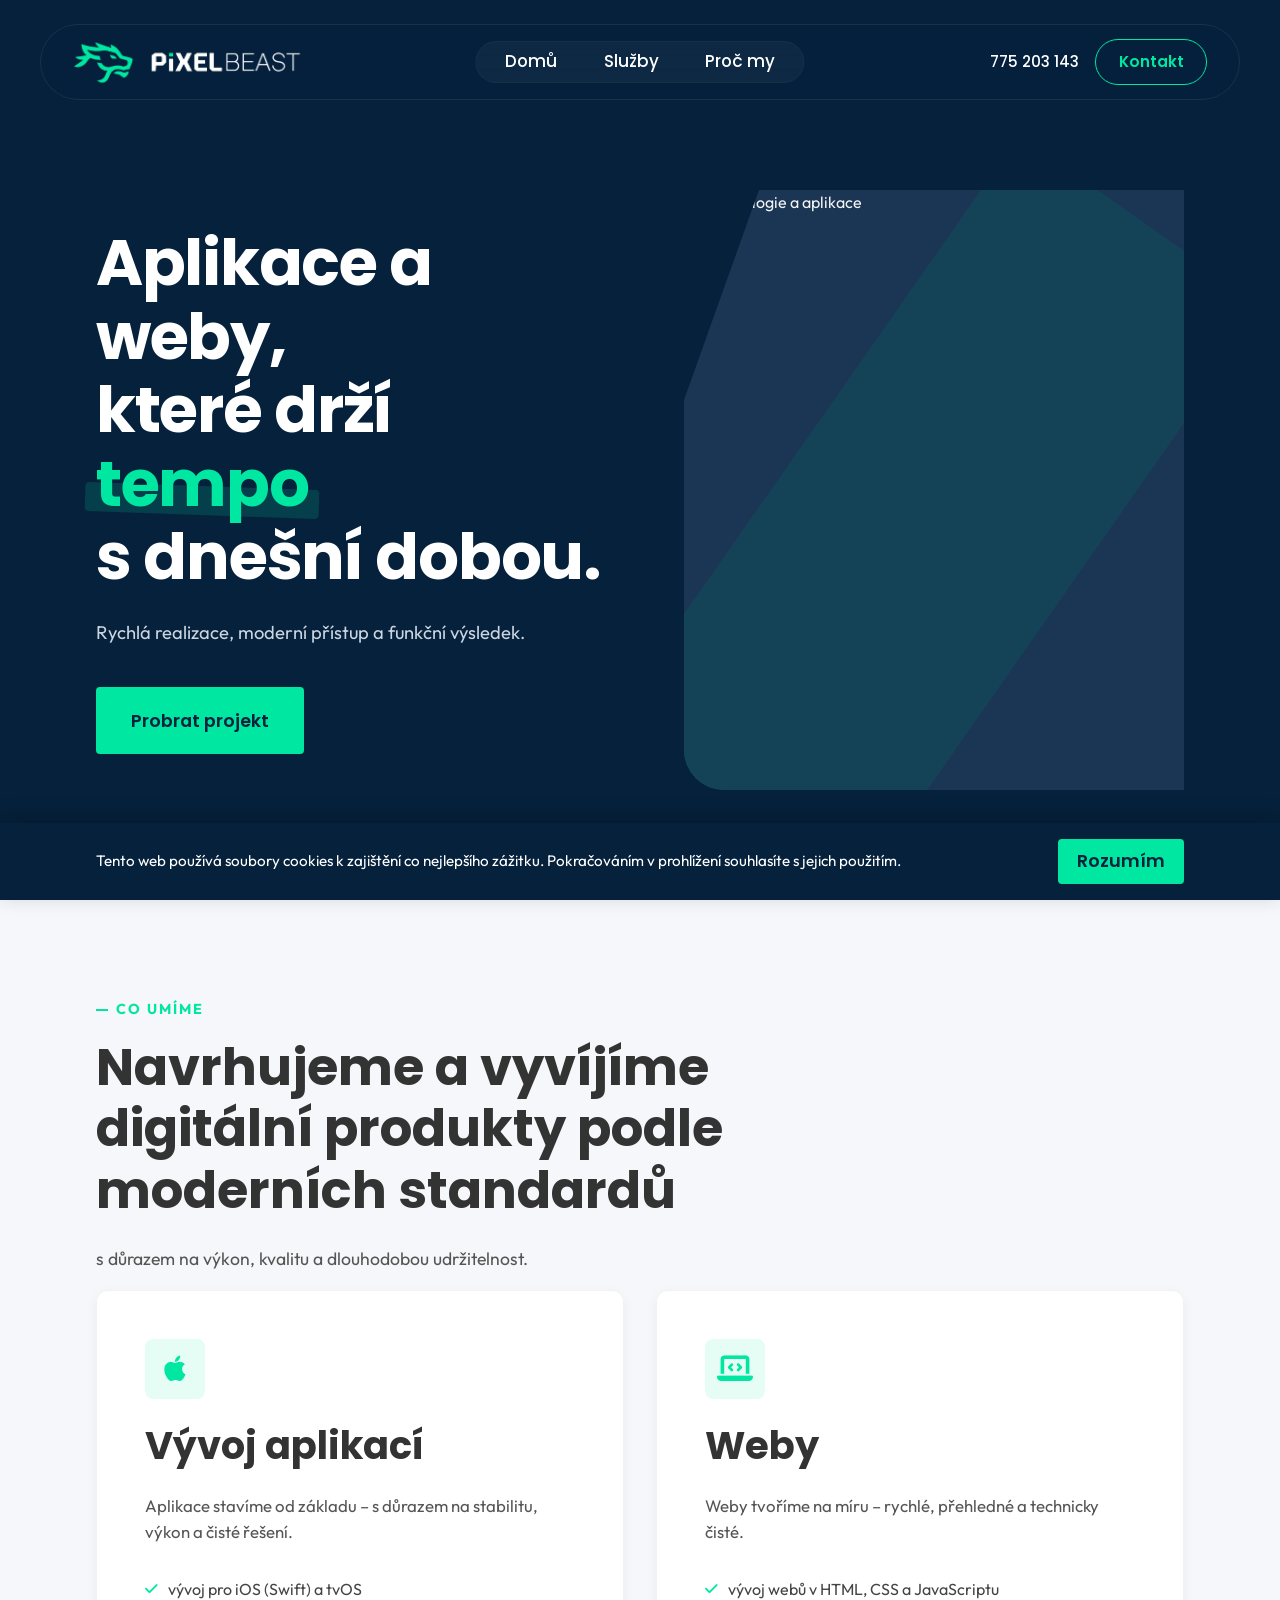
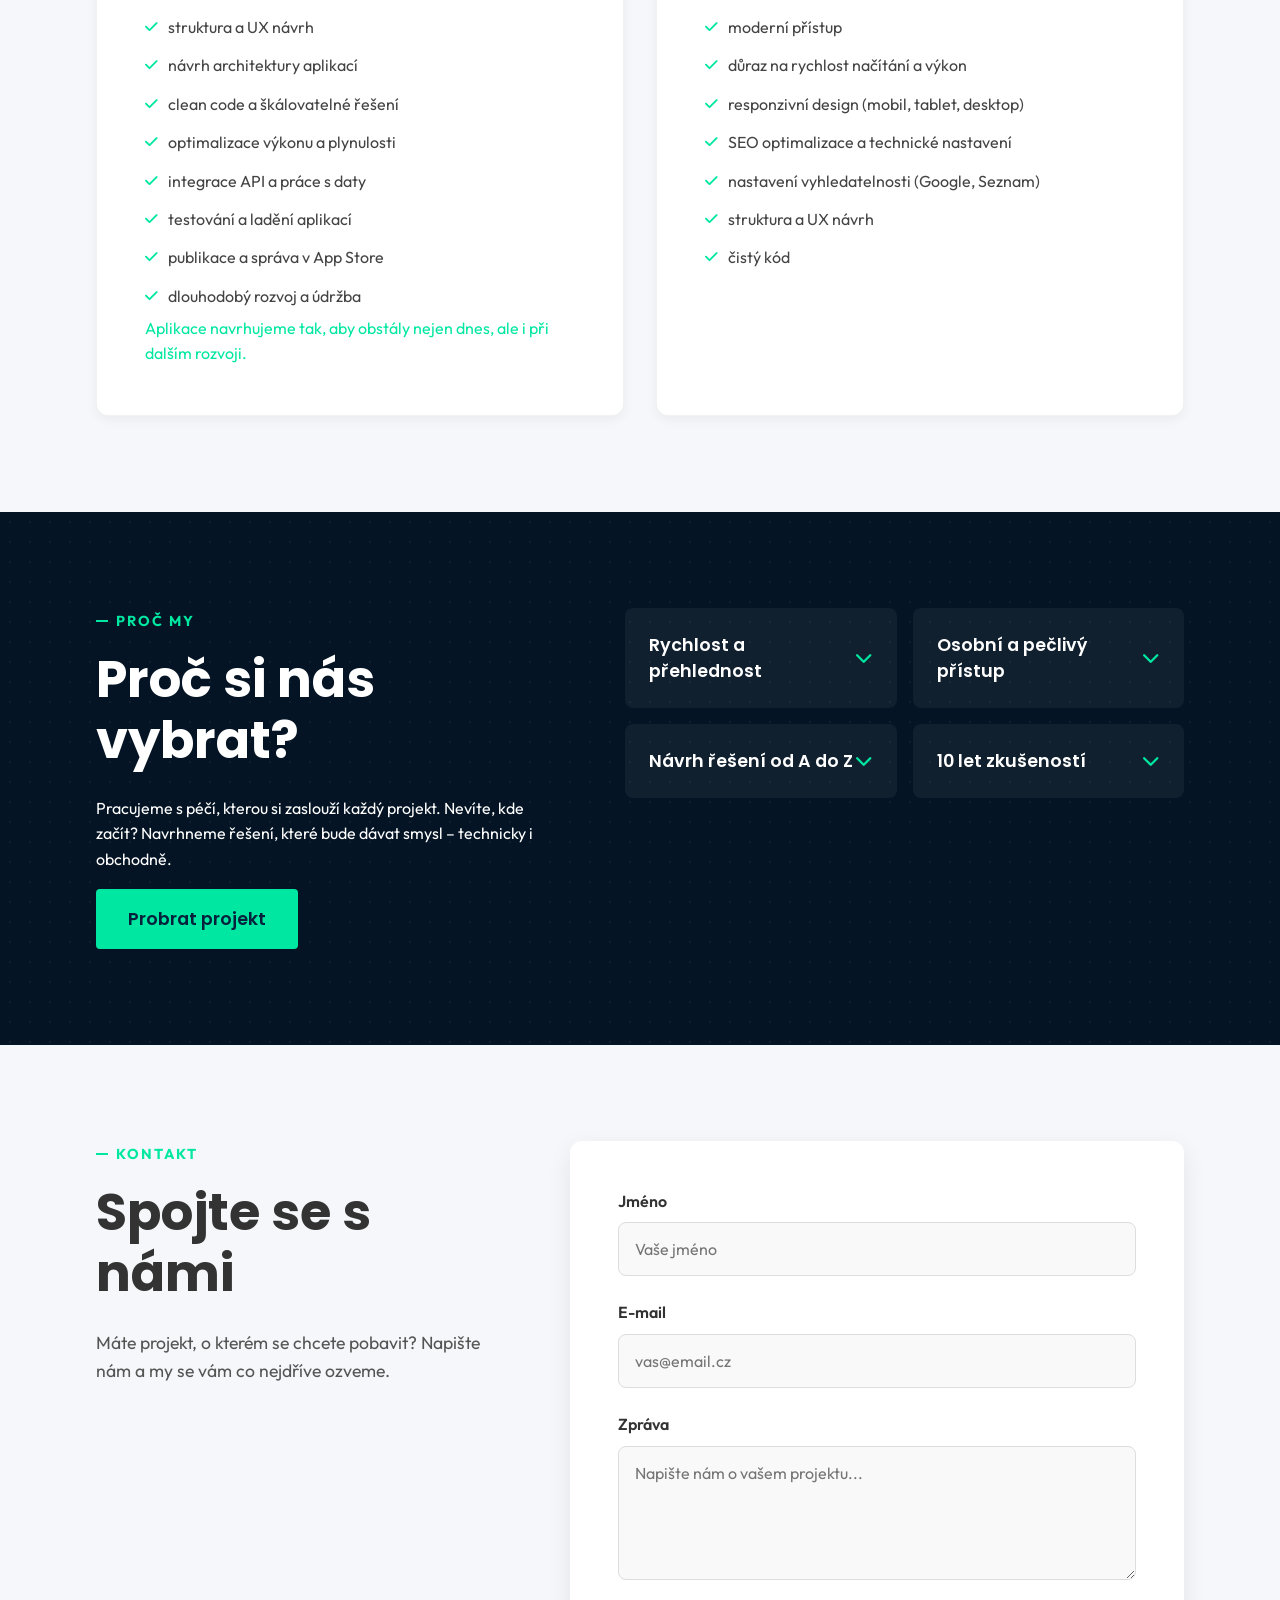
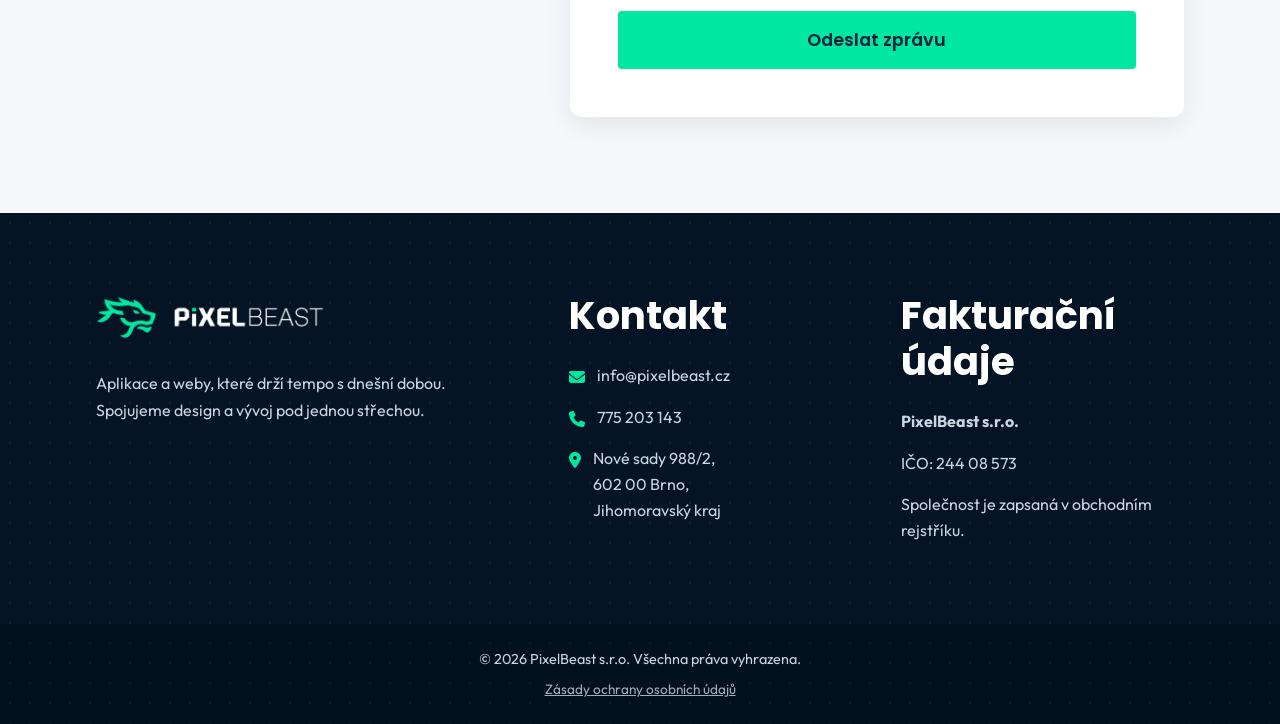
==== index.html @ 61ed98e6 "Verze 0" ====
<!DOCTYPE html>
<html lang="cs">

<head>
    <meta charset="UTF-8">
    <meta name="viewport" content="width=device-width, initial-scale=1.0">
    <title>PixelBeast - Aplikace a weby, které drží tempo s dnešní dobou</title>
    <meta name="description"
        content="Navrhujeme – a vyvíjíme digitální produkty podle moderních standardů – s důrazem na výkon, kvalitu a dlouhodobou udržitelnost. Spojujeme design a vývoj pod jednou střechou. 10 let zkušeností s vývojem z komerčních projektů.">

    <!-- Open Graph meta tags -->
    <meta property="og:title" content="PixelBeast - Design & Vývoj">
    <meta property="og:description"
        content="Aplikace a weby, které drží tempo s dnešní dobou. Spojujeme design a vývoj pod jednou střechou.">
    <meta property="og:image" content="https://pixelbeast.cz/og-image.jpg">
    <meta property="og:url" content="https://pixelbeast.cz">
    <meta property="og:type" content="website">

    <!-- Canonical URL -->
    <link rel="canonical" href="https://pixelbeast.cz/">

    <!-- Favicon (SVG) -->
    <link rel="icon" type="image/svg+xml" href="favicon.svg">

    <!-- Preconnect pro fonty -->
    <link rel="preconnect" href="https://fonts.googleapis.com">
    <link rel="preconnect" href="https://fonts.gstatic.com" crossorigin>
    <link
        href="https://fonts.googleapis.com/css2?family=Outfit:wght@300;400;500;600;700&family=Poppins:wght@100;200;300;400;500;600;700&display=swap"
        rel="stylesheet">

    <!-- CSS a animace -->
    <link rel="stylesheet" href="style.css">

    <!-- Font Awesome pro ikony (free verze) -->
    <link rel="stylesheet" href="https://cdnjs.cloudflare.com/ajax/libs/font-awesome/6.4.0/css/all.min.css">
</head>

<body>

    <!-- Header -->
    <header class="site-header">
        <div class="container header-inner">
            <div class="logo">
                <a href="#home">
                    <img src="logo.png" alt="PixelBeast Logo">
                </a>
            </div>

            <button class="hamburger" aria-label="Toggle menu" aria-expanded="false" aria-controls="main-nav">
                <span class="hamburger-line"></span>
                <span class="hamburger-line"></span>
                <span class="hamburger-line"></span>
            </button>

            <nav id="main-nav" class="main-nav">
                <ul class="nav-links">
                    <li><a href="#home">Domů</a></li>
                    <li><a href="#sluzby">Služby</a></li>
                    <li><a href="#proc-my">Proč my</a></li>
                </ul>
                <div class="header-contact">
                    <i class="fa-solid fa-phone"></i>
                    <a href="tel:+420775203143" class="nowrap">775 203 143</a>
                    <a href="#kontakt" class="btn btn-outline nav-btn">Kontakt</a>
                </div>
            </nav>
        </div>
    </header>

    <main>
        <!-- Hero Sekce -->
        <section id="home" class="hero">
            <div class="container hero-inner">
                <div class="hero-content">
                    <h1 class="hero-title">
                        Aplikace a weby, <br>
                        které drží <span class="highlight-wrap"><span class="highlight-text">tempo</span><span
                                class="highlight-brush"></span></span> <br>
                        s dnešní dobou.
                    </h1>
                    <p class="hero-desc">
                        Rychlá realizace, moderní přístup a funkční výsledek.
                    </p>
                    <div class="hero-actions">
                        <a href="#kontakt" class="btn btn-hero">Probrat projekt</a>
                    </div>
                </div>
                <div class="hero-visual">
                    <!-- Tvar ořezu se simulovaným filtrem -->
                    <div class="hero-image-mask">
                        <img src="titulní foto.png" alt="Technologie a aplikace" loading="eager">
                        <div class="hero-overlay-shape"></div>
                    </div>
                </div>
            </div>
        </section>

        <!-- Sekce Služby -->
        <section id="sluzby" class="section bg-light">
            <div class="container text-center">
                <span class="section-subtitle text-primary">CO UMÍME</span>
                <h2 class="section-title text-max mx-auto">Navrhujeme a vyvíjíme digitální produkty podle moderních
                    standardů</h2>
                <p class="section-desc text-max mx-auto mb-5">s důrazem na výkon, kvalitu a dlouhodobou udržitelnost.
                </p>

                <div class="services-grid">
                    <!-- Karta Vývoj Aplikací -->
                    <div class="service-card">
                        <div class="service-icon">
                            <i class="fa-brands fa-apple"></i>
                        </div>
                        <h3>Vývoj aplikací</h3>
                        <p class="service-intro">Aplikace stavíme od základu – s důrazem na stabilitu, výkon a čisté
                            řešení.</p>
                        <ul class="service-list text-left">
                            <li><i class="fa-solid fa-check text-primary"></i> vývoj pro iOS (Swift) a tvOS</li>
                            <li><i class="fa-solid fa-check text-primary"></i> struktura a UX návrh</li>
                            <li><i class="fa-solid fa-check text-primary"></i> návrh architektury aplikací</li>
                            <li><i class="fa-solid fa-check text-primary"></i> clean code a škálovatelné řešení</li>
                            <li><i class="fa-solid fa-check text-primary"></i> optimalizace výkonu a plynulosti</li>
                            <li><i class="fa-solid fa-check text-primary"></i> integrace API a práce s daty</li>
                            <li><i class="fa-solid fa-check text-primary"></i> testování a ladění aplikací</li>
                            <li><i class="fa-solid fa-check text-primary"></i> publikace a správa v App Store</li>
                            <li><i class="fa-solid fa-check text-primary"></i> dlouhodobý rozvoj a údržba</li>
                        </ul>
                        <div class="service-footer mt-4 text-primary font-weight-bold">Aplikace navrhujeme tak, aby
                            obstály nejen dnes, ale i při dalším rozvoji.</div>
                    </div>

                    <!-- Karta Weby -->
                    <div class="service-card">
                        <div class="service-icon">
                            <i class="fa-solid fa-laptop-code"></i>
                        </div>
                        <h3>Weby</h3>
                        <p class="service-intro">Weby tvoříme na míru – rychlé, přehledné a technicky čisté.</p>
                        <ul class="service-list text-left">
                            <li><i class="fa-solid fa-check text-primary"></i> vývoj webů v HTML, CSS a JavaScriptu</li>
                            <li><i class="fa-solid fa-check text-primary"></i> moderní přístup</li>
                            <li><i class="fa-solid fa-check text-primary"></i> důraz na rychlost načítání a výkon</li>
                            <li><i class="fa-solid fa-check text-primary"></i> responzivní design (mobil, tablet,
                                desktop)</li>
                            <li><i class="fa-solid fa-check text-primary"></i> SEO optimalizace a technické nastavení
                            </li>
                            <li><i class="fa-solid fa-check text-primary"></i> nastavení vyhledatelnosti (Google,
                                Seznam)</li>
                            <li><i class="fa-solid fa-check text-primary"></i> struktura a UX návrh</li>
                            <li><i class="fa-solid fa-check text-primary"></i> čistý kód</li>
                        </ul>
                    </div>
                </div>
            </div>
        </section>

        <!-- Sekce Proč my (Accordion) -->
        <section id="proc-my" class="section pattern-bg">
            <div class="container">
                <div class="why-us-wrap">
                    <div class="why-us-content">
                        <span class="section-subtitle text-primary">PROČ MY</span>
                        <h2 class="section-title">Proč si nás vybrat?</h2>
                        <p>Pracujeme s péčí, kterou si zaslouží každý projekt. Nevíte, kde začít? Navrhneme řešení,
                            které bude dávat smysl – technicky i obchodně.</p>
                        <a href="#kontakt" class="btn mt-4">Probrat projekt</a>
                    </div>
                    <div class="why-us-accordion">
                        <!-- Podmínka v zadání: 'pokud je jich víc než 3, tak je rozděl do dvou sloupců' viz CSS .accordion-grid -->
                        <div class="accordion accordion-grid" id="accordion-container">
                            <div class="accordion-item">
                                <button class="accordion-header" aria-expanded="false">
                                    <span class="accordion-title">Rychlost a přehlednost</span>
                                    <span class="accordion-icon"><i class="fa-solid fa-chevron-down"></i></span>
                                </button>
                                <div class="accordion-content">
                                    <p>Každý web stavíme s důrazem na rychlost, přehlednost a reálné výsledky.</p>
                                </div>
                            </div>
                            <div class="accordion-item">
                                <button class="accordion-header" aria-expanded="false">
                                    <span class="accordion-title">Osobní a pečlivý přístup</span>
                                    <span class="accordion-icon"><i class="fa-solid fa-chevron-down"></i></span>
                                </button>
                                <div class="accordion-content">
                                    <p>Pracujeme s péčí, kterou si zaslouží každý projekt. Přímá komunikace bez
                                        zbytečných mezičlánků.</p>
                                </div>
                            </div>
                            <div class="accordion-item">
                                <button class="accordion-header" aria-expanded="false">
                                    <span class="accordion-title">Návrh řešení od A do Z</span>
                                    <span class="accordion-icon"><i class="fa-solid fa-chevron-down"></i></span>
                                </button>
                                <div class="accordion-content">
                                    <p>Nevíte, kde začít? Navrhneme řešení, které bude dávat smysl – technicky i
                                        obchodně.</p>
                                </div>
                            </div>
                            <div class="accordion-item">
                                <button class="accordion-header" aria-expanded="false">
                                    <span class="accordion-title">10 let zkušeností</span>
                                    <span class="accordion-icon"><i class="fa-solid fa-chevron-down"></i></span>
                                </button>
                                <div class="accordion-content">
                                    <p>Máme deset let zkušeností s vývojem z komerčních projektů. Důraz na kvalitu, ne
                                        kvantitu.</p>
                                </div>
                            </div>
                        </div>
                    </div>
                </div>
            </div>
        </section>

        <!-- Kontakt Sekce (Formspree Honeypot) -->
        <section id="kontakt" class="section bg-light">
            <div class="container contact-wrap">
                <div class="contact-info">
                    <span class="section-subtitle text-primary">KONTAKT</span>
                    <h2 class="section-title">Spojte se s námi</h2>
                    <p>Máte projekt, o kterém se chcete pobavit? Napište nám a my se vám co nejdříve ozveme.</p>
                </div>
                <div class="contact-form-wrap">
                    <form id="contactForm" action="https://formspree.io/f/mwvwezrw" method="POST" class="contact-form">
                        <!-- Honeypot -->
                        <label style="display:none">Nepolapitelné políčko (honeypot): <input type="text"
                                name="_gotcha"></label>

                        <div class="form-group">
                            <label for="name">Jméno</label>
                            <input type="text" id="name" name="name" required placeholder="Vaše jméno">
                        </div>
                        <div class="form-group">
                            <label for="email">E-mail</label>
                            <input type="email" id="email" name="email" required placeholder="vas@email.cz">
                        </div>
                        <div class="form-group">
                            <label for="message">Zpráva</label>
                            <textarea id="message" name="message" rows="5" required
                                placeholder="Napište nám o vašem projektu..."></textarea>
                        </div>
                        <button type="submit" class="btn btn-submit">Odeslat zprávu</button>
                        <p id="form-status" style="margin-top: 1rem; font-weight: 500; display: none; text-align: center; border-radius: 4px; padding: 0.5rem;"></p>
                    </form>
                </div>
            </div>
        </section>
    </main>

    <!-- Footer -->
    <footer class="site-footer pattern-bg">
        <div class="container footer-inner">
            <div class="footer-brand">
                <div class="logo">
                    <img src="logo.png" alt="PixelBeast Logo">
                </div>
                <p style="margin-top: 1.8rem; line-height: 1.7;">Aplikace a weby, které drží tempo s dnešní dobou.
                    <br>Spojujeme design a vývoj pod jednou střechou.</p>
            </div>
            <div class="footer-contact">
                <h3>Kontakt</h3>
                <ul class="contact-list">
                    <li><i class="fa-solid fa-envelope text-primary"></i> <a
                            href="mailto:info@pixelbeast.cz">info@pixelbeast.cz</a></li>
                    <li><i class="fa-solid fa-phone text-primary"></i> <a href="tel:+420775203143" class="nowrap">775
                            203 143</a></li>
                    <li><i class="fa-solid fa-location-dot text-primary"></i> Nové sady 988/2,<br>602 00
                        Brno,<br>Jihomoravský kraj</li>
                </ul>
            </div>
            <div class="footer-company">
                <h3>Fakturační údaje</h3>
                <ul class="contact-list">
                    <li><strong>PixelBeast s.r.o.</strong></li>
                    <li>IČO: 244 08 573</li>
                    <li>Společnost je zapsaná v obchodním rejstříku.</li>
                </ul>
            </div>
        </div>
        <div class="footer-bottom">
            <div class="container text-center"
                style="display: flex; flex-direction: column; align-items: center; gap: 0.5rem;">
                <p>&copy; 2026 PixelBeast s.r.o. Všechna práva vyhrazena.</p>
                <a href="zasady-ochrany-osobnich-udaju.html"
                    style="font-size: 0.85rem; text-decoration: underline; color: #a0aec0; transition: color 0.2s;">Zásady
                    ochrany osobních údajů</a>
            </div>
        </div>
    </footer>

    <!-- Cookie Lišta -->
    <div id="cookie-banner" class="cookie-banner">
        <div class="cookie-content">
            <p>Tento web používá soubory cookies k zajištění co nejlepšího zážitku. Pokračováním v prohlížení souhlasíte
                s jejich použitím.</p>
            <button id="accept-cookies" class="btn btn-cookies">Rozumím</button>
        </div>
    </div>

    <script src="script.js"></script>
</body>

</html>
---- style.css ----
/* PixelBeast web CSS */
:root {
    /* Brand Barvy */
    --primary: #00e7a1;
    --bg-dark: #06213c;
    --bg-light: #f5f7fa;
    --text-dark: #333333;
    --text-light: #ffffff;
    
    /* Proměnné tlačítek */
    --btn-primary: #00e7a1;
    --btn-hover: #00cc8e;
    
    /* Fonty */
    --font-heading: 'Poppins', sans-serif;
    --font-text: 'Outfit', sans-serif;
    
    /* Layout */
    --container-width: 85%;
    --text-max-width: 70vw; 
    --radius-md: 12px;
    --radius-sm: 8px;
    
    /* Spacing & Transitions */
    --spacing-unit: 8px;
    --transition-fast: 0.2s ease;
    --transition-base: 0.3s ease;
    
    /* Box Shadow */
    --shadow-sm: 0 4px 12px rgba(0, 0, 0, 0.05);
    --shadow-md: 0 8px 24px rgba(0, 0, 0, 0.08);
    --shadow-dark: 0 10px 30px rgba(0, 231, 161, 0.15);
}

/* CSS Reset & Nastavení přístupnosti */
*, *::before, *::after {
    box-sizing: border-box;
    margin: 0;
    padding: 0;
}

html {
    scroll-behavior: smooth;
    font-size: 16px;
}

body {
    font-family: var(--font-text);
    background-color: var(--bg-dark);
    color: var(--text-light); 
    line-height: 1.6;
    overflow-x: hidden;
}

/* Typografie */
h1, h2, h3, h4, h5, h6 {
    font-family: var(--font-heading);
    color: inherit;
    margin-bottom: calc(var(--spacing-unit) * 3);
    line-height: 1.2;
    font-weight: 700;
}

/* Responzivní nadpisy pomocí clamp */
h1 { font-size: clamp(2.5rem, 6vw, 4.5rem); letter-spacing: -0.02em; }
h2 { font-size: clamp(2rem, 4vw, 3.5rem); }
h3 { font-size: clamp(1.5rem, 3vw, 2.5rem); }
h4 { font-size: clamp(1.2rem, 2vw, 1.8rem); line-height: 1.4; }

p {
    margin-bottom: calc(var(--spacing-unit) * 2);
}

a {
    color: inherit;
    text-decoration: none;
    transition: color var(--transition-base);
}

img {
    max-width: 100%;
    height: auto;
    display: block;
}

/* Layout třídy */
.container {
    width: var(--container-width);
    margin: 0 auto;
}

.text-max {
    max-width: 70%;
}

.section {
    padding: calc(var(--spacing-unit) * 12) 0;
}

.bg-light {
    background-color: var(--bg-light);
    color: var(--text-dark);
}

.bg-light h1, .bg-light h2, .bg-light h3, .bg-light h4, .bg-light h5, .bg-light h6 {
    color: var(--text-dark);
}

/* Tlačítka CTA */
.btn {
    display: inline-flex;
    align-items: center;
    justify-content: center;
    gap: 8px;
    background-color: var(--primary);
    color: var(--bg-dark);
    padding: 1rem 2rem;
    border-radius: 4px; /* nebo var(--radius-sm) pro jemné zaoblení */
    font-weight: 600;
    font-size: 1.1rem;
    font-family: var(--font-heading);
    transition: all var(--transition-base);
    cursor: pointer;
    border: none;
    text-align: center;
    position: relative;
    overflow: hidden;
    z-index: 1;
}

/* Jemná animace a ztmavení pro hover */
.btn::before {
    content: '';
    position: absolute;
    top: 0;
    left: 0;
    width: 0;
    height: 100%;
    background-color: rgba(255, 255, 255, 0.2);
    transition: width var(--transition-base);
    z-index: -1;
}

.btn:hover {
    transform: translateY(-2px);
    box-shadow: var(--shadow-dark);
    color: var(--bg-dark);
}

.btn:hover::before {
    width: 100%;
}

.btn-outline {
    background-color: transparent;
    border: 1px solid var(--primary);
    color: var(--primary);
    padding: 0.8rem 1.5rem;
}

.btn-outline:hover {
    background-color: var(--primary);
    color: var(--bg-dark);
}

/* Utilities */
.text-primary { color: var(--primary); }
.nowrap { white-space: nowrap; }

/* Header a navigace */
.site-header {
    position: fixed;
    top: 1.5rem;
    left: 50%;
    transform: translateX(-50%);
    width: 95%;
    max-width: 1200px;
    z-index: 1000;
    padding: 0.8rem 2rem;
    border-radius: 50px;
    background-color: rgba(6, 33, 60, 0.4);
    backdrop-filter: blur(16px);
    -webkit-backdrop-filter: blur(16px);
    border: 1px solid rgba(255, 255, 255, 0.08);
    transition: all 0.4s cubic-bezier(0.165, 0.84, 0.44, 1);
}

.site-header.scrolled {
    top: 0.8rem;
    background-color: rgba(6, 33, 60, 0.9);
    padding: 0.6rem 2rem;
    box-shadow: 0 10px 30px rgba(0, 0, 0, 0.3);
    border: 1px solid rgba(255, 255, 255, 0.12);
}

.header-inner {
    display: flex;
    justify-content: space-between;
    align-items: center;
    width: 100%;
}

.logo a {
    display: flex;
    align-items: center;
}

.logo img {
    height: 48px;
    width: auto;
    transition: transform var(--transition-base);
}

.logo img:hover {
    transform: scale(1.05); /* Moderní detail jménem micro-animation */
}

/* Vizuální úprava - pokud není logo.png */
.logo-text { color: var(--text-light); font-size: 1.5rem; font-weight: 700; font-family: var(--font-heading); }
.logo-text::after { content: '.'; color: var(--primary); }

/* Desktop navigace */
.main-nav {
    display: flex;
    align-items: center;
}

.nav-links {
    list-style: none;
    display: flex;
    align-items: center;
    gap: 0.5rem;
    position: absolute;
    left: 50%;
    transform: translateX(-50%);
    background: rgba(255, 255, 255, 0.04);
    padding: 0.4rem 0.6rem;
    border-radius: 40px;
    border: 1px solid rgba(255, 255, 255, 0.03);
}

.nav-links a {
    font-weight: 500;
    font-size: 1.05rem;
    position: relative;
    font-family: var(--font-heading);
    color: var(--text-light);
    padding: 0.5rem 1.2rem;
    border-radius: 30px;
    transition: all var(--transition-base);
    z-index: 1;
}

.nav-links a::before {
    content: '';
    position: absolute;
    top: 0; left: 0; width: 100%; height: 100%;
    background-color: rgba(255, 255, 255, 0.1);
    border-radius: 30px;
    opacity: 0;
    transform: scale(0.85);
    transition: all 0.3s cubic-bezier(0.165, 0.84, 0.44, 1);
    z-index: -1;
}

.nav-links a:hover {
    color: var(--primary);
}

.nav-links a:hover::before {
    opacity: 1;
    transform: scale(1);
}

.header-contact {
    display: flex;
    justify-content: flex-end;
    align-items: center;
    gap: 1rem;
    font-weight: 600;
    color: var(--text-light);
    font-family: var(--font-heading);
}

.header-contact .nav-btn {
    padding: 0.6rem 1.4rem;
    border-radius: 30px;
    font-size: 0.95rem;
}

.header-contact i {
    display: none;
}

.header-contact a.nowrap {
    color: var(--text-light);
    font-size: 0.95rem;
    font-weight: 500;
}
.header-contact a.nowrap:hover {
    color: var(--primary);
}

/* Mobilní menu - Hamburger */
.hamburger {
    display: none;
    background: transparent;
    border: none;
    cursor: pointer;
    padding: 0;
    z-index: 1001;
}

.hamburger-line {
    display: block;
    width: 30px;
    height: 2px;
    background-color: var(--text-light);
    margin: 6px 0;
    transition: transform var(--transition-fast), opacity var(--transition-fast);
}

/* Responsivita do 1024px */
@media (max-width: 1024px) {
    .site-header {
        top: 1rem;
        width: 92%;
        padding: 0.8rem 1.5rem;
    }
    
    .site-header.scrolled {
        top: 0.5rem;
        padding: 0.6rem 1.5rem;
    }

    .hamburger { display: block; }
    
    .main-nav {
        position: absolute;
        top: calc(100% + 15px);
        left: 0;
        width: 100%;
        background-color: rgba(6, 33, 60, 0.95);
        backdrop-filter: blur(16px);
        -webkit-backdrop-filter: blur(16px);
        border-radius: 20px;
        border: 1px solid rgba(255, 255, 255, 0.08);
        flex-direction: column;
        justify-content: flex-start;
        align-items: center;
        padding: 2rem;
        box-shadow: 0 20px 40px rgba(0,0,0,0.3);
        
        /* Animace pro rozbalení dolů */
        opacity: 0;
        visibility: hidden;
        transform: translateY(-15px) scale(0.98);
        transform-origin: top center;
        transition: all 0.3s cubic-bezier(0.165, 0.84, 0.44, 1);
    }
    
    .main-nav.active { 
        opacity: 1;
        visibility: visible;
        transform: translateY(0) scale(1);
    }
    
    .nav-links {
        position: static;
        transform: none;
        flex-direction: column;
        gap: 1rem;
        text-align: center;
        background: transparent;
        border: none;
        width: 100%;
    }
    
    .nav-links a { font-size: 1.25rem; padding: 0.8rem; width: 100%; display: block; }
    
    .header-contact { margin-top: 1.5rem; flex-direction: column; width: 100%; }
    .header-contact .nav-btn { width: 100%; text-align: center; }
    .header-contact i { display: inline-block; color: var(--primary); margin-bottom: 0.5rem; }
    
    /* Hamburger animace (X) */
    .hamburger.active .hamburger-line:nth-child(1) { transform: translateY(8px) rotate(45deg); }
    .hamburger.active .hamburger-line:nth-child(2) { opacity: 0; }
    .hamburger.active .hamburger-line:nth-child(3) { transform: translateY(-8px) rotate(-45deg); }
    
    .text-max { max-width: 100%; }
}

/* ============================
   HERO SEKCE (Softconic styl)
   ============================ */
.hero {
    min-height: 100vh;
    display: flex;
    align-items: center;
    position: relative;
    padding-top: 80px; 
    overflow: hidden;
}

.hero-inner {
    display: flex;
    align-items: center;
    justify-content: space-between;
    gap: 4rem;
}

.hero-content {
    flex: 1;
    max-width: 55%;
}

.hero-title {
    font-size: clamp(3rem, 5vw, 4.5rem);
    line-height: 1.15;
    margin-bottom: 1.5rem;
}

/* Štětec ze zadání */
.highlight-wrap {
    position: relative;
    display: inline-block;
}

.highlight-text {
    position: relative;
    z-index: 2;
    color: var(--primary);
}

.highlight-brush {
    position: absolute;
    bottom: 5px;
    left: -5%;
    width: 110%;
    height: 40%;
    background-color: rgba(0, 231, 161, 0.15); /* průhledný hint zelené */
    border-radius: 4px;
    transform: rotate(2deg);
    z-index: 1;
}

.hero-desc {
    font-size: 1.15rem;
    color: #cbd5e1;
    max-width: 85%;
    margin-bottom: 2.5rem;
}

.hero-actions {
    display: flex;
    align-items: center;
    gap: 2rem;
}

.btn-hero {
    padding: 1.2rem 2.2rem;
    font-size: 1.1rem;
    border-radius: 4px;
}

/* Starburst tlačítko (View All Work) */
.btn-all-work {
    display: inline-flex;
    align-items: center;
    gap: 12px;
    color: var(--text-light);
    font-family: var(--font-heading);
    font-weight: 600;
    font-size: 1.05rem;
    letter-spacing: 0px;
}

.badge-starburst {
    display: flex;
    justify-content: center;
    align-items: center;
    width: 65px;
    height: 65px;
    background-color: var(--primary);
    color: var(--bg-dark);
    font-size: 0.65rem;
    font-weight: 700;
    clip-path: polygon(50% 0%, 61% 15%, 79% 10%, 82% 28%, 98% 35%, 89% 50%, 98% 65%, 82% 72%, 79% 90%, 61% 85%, 50% 100%, 39% 85%, 21% 90%, 18% 72%, 2% 65%, 11% 50%, 2% 35%, 18% 28%, 21% 10%, 39% 15%);
    animation: spinSlow 15s linear infinite;
    position: relative;
}

.btn-all-work:hover .badge-starburst {
    animation-duration: 5s;
}

.badge-starburst::before {
    content: "ZOBRAZIT";
    position: absolute;
    animation: counterSpinSlow 15s linear infinite;
}
.btn-all-work:hover .badge-starburst::before {
    animation-duration: 5s;
}

@keyframes spinSlow {
    from { transform: rotate(0deg); }
    to { transform: rotate(360deg); }
}

@keyframes counterSpinSlow {
    from { transform: rotate(0deg); }
    to { transform: rotate(-360deg); }
}

.btn-text {
    transition: color var(--transition-base);
}
.btn-all-work:hover .btn-text {
    color: var(--primary);
}

/* Hero Visual & Image styling */
.hero-visual {
    flex: 1;
    position: relative;
    display: flex;
    justify-content: flex-end;
}

.hero-image-mask {
    position: relative;
    width: 100%;
    max-width: 500px;
    height: 600px;
    clip-path: polygon(15% 0%, 100% 0%, 100% 100%, 0% 100%, 0% 35%);
    border-radius: 0 0 0 40px;
    overflow: hidden;
    background-color: #1a3654; /* placeholder background while image is loading */
}

.hero-image-mask img {
    width: 100%;
    height: 100%;
    object-fit: cover;
    object-position: center left;
    filter: brightness(0.95); /* Jemné ztmavení pro lepší kontrast textu vedle sebe */
}

.hero-overlay-shape {
    position: absolute;
    top: -50px;
    left: 10%;
    width: 300px;
    height: 150%;
    background-color: rgba(0, 231, 161, 0.25); 
    transform: rotate(35deg);
    mix-blend-mode: soft-light; /* Jemnější akcent ladící s vizuálem zařízení */
}

.hero-socials {
    position: absolute;
    right: -40px;
    top: 50%;
    transform: translateY(-50%);
    list-style: none;
    display: flex;
    flex-direction: column;
    gap: 1.8rem;
}

.hero-socials a {
    color: var(--text-light);
    font-size: 1.1rem;
    opacity: 0.6;
    transition: all var(--transition-base);
}

.hero-socials a:hover {
    opacity: 1;
    color: var(--primary);
    transform: translateY(-3px);
}

@media (max-width: 1200px) {
    .badge-starburst { width: 55px; height: 55px; font-size: 0.6rem; }
    .hero-socials { right: -25px; }
}

@media (max-width: 992px) {
    .hero {
        padding-top: 130px;
        padding-bottom: 60px;
        text-align: center;
    }
    .hero-inner {
        flex-direction: column;
        gap: 3rem;
    }
    .hero-content {
        max-width: 100%;
        padding-right: 0;
    }
    .hero-desc {
        max-width: 100%;
        margin-left: auto;
        margin-right: auto;
    }
    .hero-actions {
        justify-content: center;
        flex-wrap: wrap;
    }
    .hero-visual {
        width: 100%;
        justify-content: center;
    }
    .hero-image-mask {
        height: 400px;
        clip-path: polygon(10% 0%, 100% 0%, 100% 100%, 0% 100%, 0% 20%);
    }
    .hero-socials {
        display: none; 
    }
}

/* ============================
   SPOLEČNÉ STYLY SEKCÍ
   ============================ */
.section-subtitle {
    display: inline-block;
    font-size: 0.9rem;
    font-weight: 700;
    letter-spacing: 2px;
    text-transform: uppercase;
    margin-bottom: 1rem;
    position: relative;
    padding-left: 20px;
}

.section-subtitle::before {
    content: '';
    position: absolute;
    left: 0;
    top: 50%;
    transform: translateY(-50%);
    width: 12px;
    height: 2px;
    background-color: var(--primary);
}

.section-title {
    margin-bottom: 1.5rem;
}

.section-desc {
    color: #555; /* Pro světlé pozadí */
    font-size: 1.1rem;
}

.bg-dark .section-desc, .pattern-bg .section-desc {
    color: #cbd5e1;
}

.pattern-bg {
    background-color: #041424; /* Mírně odlišný odstín modré */
    background-image: radial-gradient(rgba(255, 255, 255, 0.05) 1px, transparent 1px);
    background-size: 20px 20px;
}

/* ============================
   SLUŽBY (KARTY)
   ============================ */
.services-grid {
    display: grid;
    grid-template-columns: repeat(2, 1fr);
    gap: 2rem;
    text-align: left;
}

.service-card {
    background-color: #ffffff;
    border-radius: var(--radius-md);
    padding: 3rem;
    box-shadow: var(--shadow-sm);
    transition: transform var(--transition-base), box-shadow var(--transition-base);
    border: 1px solid rgba(0,0,0,0.05);
}

.service-card:hover {
    transform: translateY(-5px);
    box-shadow: var(--shadow-md);
    border-bottom: 3px solid var(--primary);
}

.service-icon {
    width: 60px;
    height: 60px;
    background-color: rgba(0, 231, 161, 0.1);
    color: var(--primary);
    border-radius: var(--radius-sm);
    display: flex;
    align-items: center;
    justify-content: center;
    font-size: 1.8rem;
    margin-bottom: 1.5rem;
}

.service-intro {
    font-size: 1.05rem;
    color: #555;
    margin-bottom: 1.5rem;
}

.service-list {
    list-style: none;
}

.service-list li {
    padding: 0.4rem 0;
    display: flex;
    align-items: flex-start;
    gap: 10px;
    color: #444;
}

.service-list li i {
    margin-top: 5px;
    font-size: 0.9rem;
}

/* ============================
   PROČ MY A ACCORDION
   ============================ */
.why-us-wrap {
    display: grid;
    grid-template-columns: 1fr 1.2fr;
    gap: 4rem;
    align-items: start;
}

/* Grid layout pro accordion - 2 sloupce */
.accordion-grid {
    display: grid;
    grid-template-columns: repeat(2, 1fr);
    gap: 1rem;
    align-items: start;
}

.accordion-item {
    background: rgba(255, 255, 255, 0.05);
    border-radius: var(--radius-sm);
    overflow: hidden;
    transition: background-color var(--transition-base);
}

.accordion-item.active {
    background: rgba(255, 255, 255, 0.1);
    box-shadow: 0 4px 15px rgba(0,0,0,0.2);
}

.accordion-header {
    width: 100%;
    padding: 1.5rem;
    display: flex;
    justify-content: space-between;
    align-items: center;
    background: transparent;
    border: none;
    color: var(--text-light);
    font-family: var(--font-heading);
    font-weight: 600;
    font-size: 1.1rem;
    cursor: pointer;
    text-align: left;
}

.accordion-icon {
    color: var(--primary);
    transition: transform var(--transition-base);
}

.accordion-item.active .accordion-icon {
    transform: rotate(180deg);
}

.accordion-content {
    max-height: 0;
    overflow: hidden;
    transition: max-height 0.3s ease-out;
    padding: 0 1.5rem;
}

.accordion-item.active .accordion-content {
    padding-bottom: 1.5rem;
}

.accordion-content p {
    color: #cbd5e1;
    margin: 0;
}

/* ============================
   KONTAKT
   ============================ */
.contact-wrap {
    display: grid;
    grid-template-columns: 1fr 1.5fr;
    gap: 4rem;
}

.contact-info p {
    color: #555;
    font-size: 1.1rem;
}

.contact-form {
    background: #ffffff;
    padding: 3rem;
    border-radius: var(--radius-md);
    box-shadow: var(--shadow-md);
}

.form-group {
    margin-bottom: 1.5rem;
}

.form-group label {
    display: block;
    margin-bottom: 0.5rem;
    font-weight: 600;
    color: var(--text-dark);
}

.contact-form input,
.contact-form textarea {
    width: 100%;
    padding: 1rem;
    border: 1px solid #ddd;
    border-radius: var(--radius-sm);
    font-family: var(--font-text);
    font-size: 1rem;
    background-color: #f9f9f9;
    transition: border-color var(--transition-base), background-color var(--transition-base);
}

.contact-form input:focus,
.contact-form textarea:focus {
    outline: none;
    border-color: var(--primary);
    background-color: #ffffff;
}

.btn-submit {
    width: 100%;
}

/* ============================
   PATIČKA
   ============================ */
.site-footer {
    padding-top: calc(var(--spacing-unit) * 10);
    color: #cbd5e1;
}

.footer-inner {
    display: grid;
    grid-template-columns: 1.5fr 1fr 1fr;
    gap: 3rem;
    padding-bottom: 4rem;
}

.footer-company h3, .footer-contact h3 {
    color: var(--text-light);
    margin-bottom: 1.5rem;
}

.contact-list {
    list-style: none;
}

.contact-list li {
    margin-bottom: 1rem;
    display: flex;
    gap: 12px;
    align-items: flex-start;
}

.contact-list i {
    margin-top: 6px;
}

.footer-bottom {
    background-color: rgba(0, 0, 0, 0.2);
    padding: 1.5rem 0;
    font-size: 0.9rem;
}

.footer-bottom p {
    margin: 0;
}

/* ============================
   COOKIE LIŠTA
   ============================ */
.cookie-banner {
    position: fixed;
    bottom: 0;
    left: 0;
    width: 100%;
    background-color: var(--bg-dark);
    color: var(--text-light);
    padding: 1rem 0;
    box-shadow: 0 -5px 20px rgba(0,0,0,0.2);
    z-index: 1050;
    transform: translateY(100%);
    transition: transform 0.5s ease;
}

.cookie-banner.show {
    transform: translateY(0);
}

.cookie-content {
    display: flex;
    justify-content: space-between;
    align-items: center;
    max-width: var(--container-width);
    margin: 0 auto;
    gap: 2rem;
}

.cookie-content p {
    margin: 0;
    font-size: 0.95rem;
}

.btn-cookies {
    white-space: nowrap;
    padding: 0.6rem 1.2rem;
}

/* ============================
   RESPONZIVITA
   ============================ */
@media (max-width: 992px) {
    .services-grid, .why-us-wrap, .contact-wrap, .footer-inner {
        grid-template-columns: 1fr;
        gap: 3rem;
    }
    .accordion-grid {
        grid-template-columns: 1fr;
    }
    .cookie-content {
        flex-direction: column;
        text-align: center;
        gap: 1rem;
    }
}
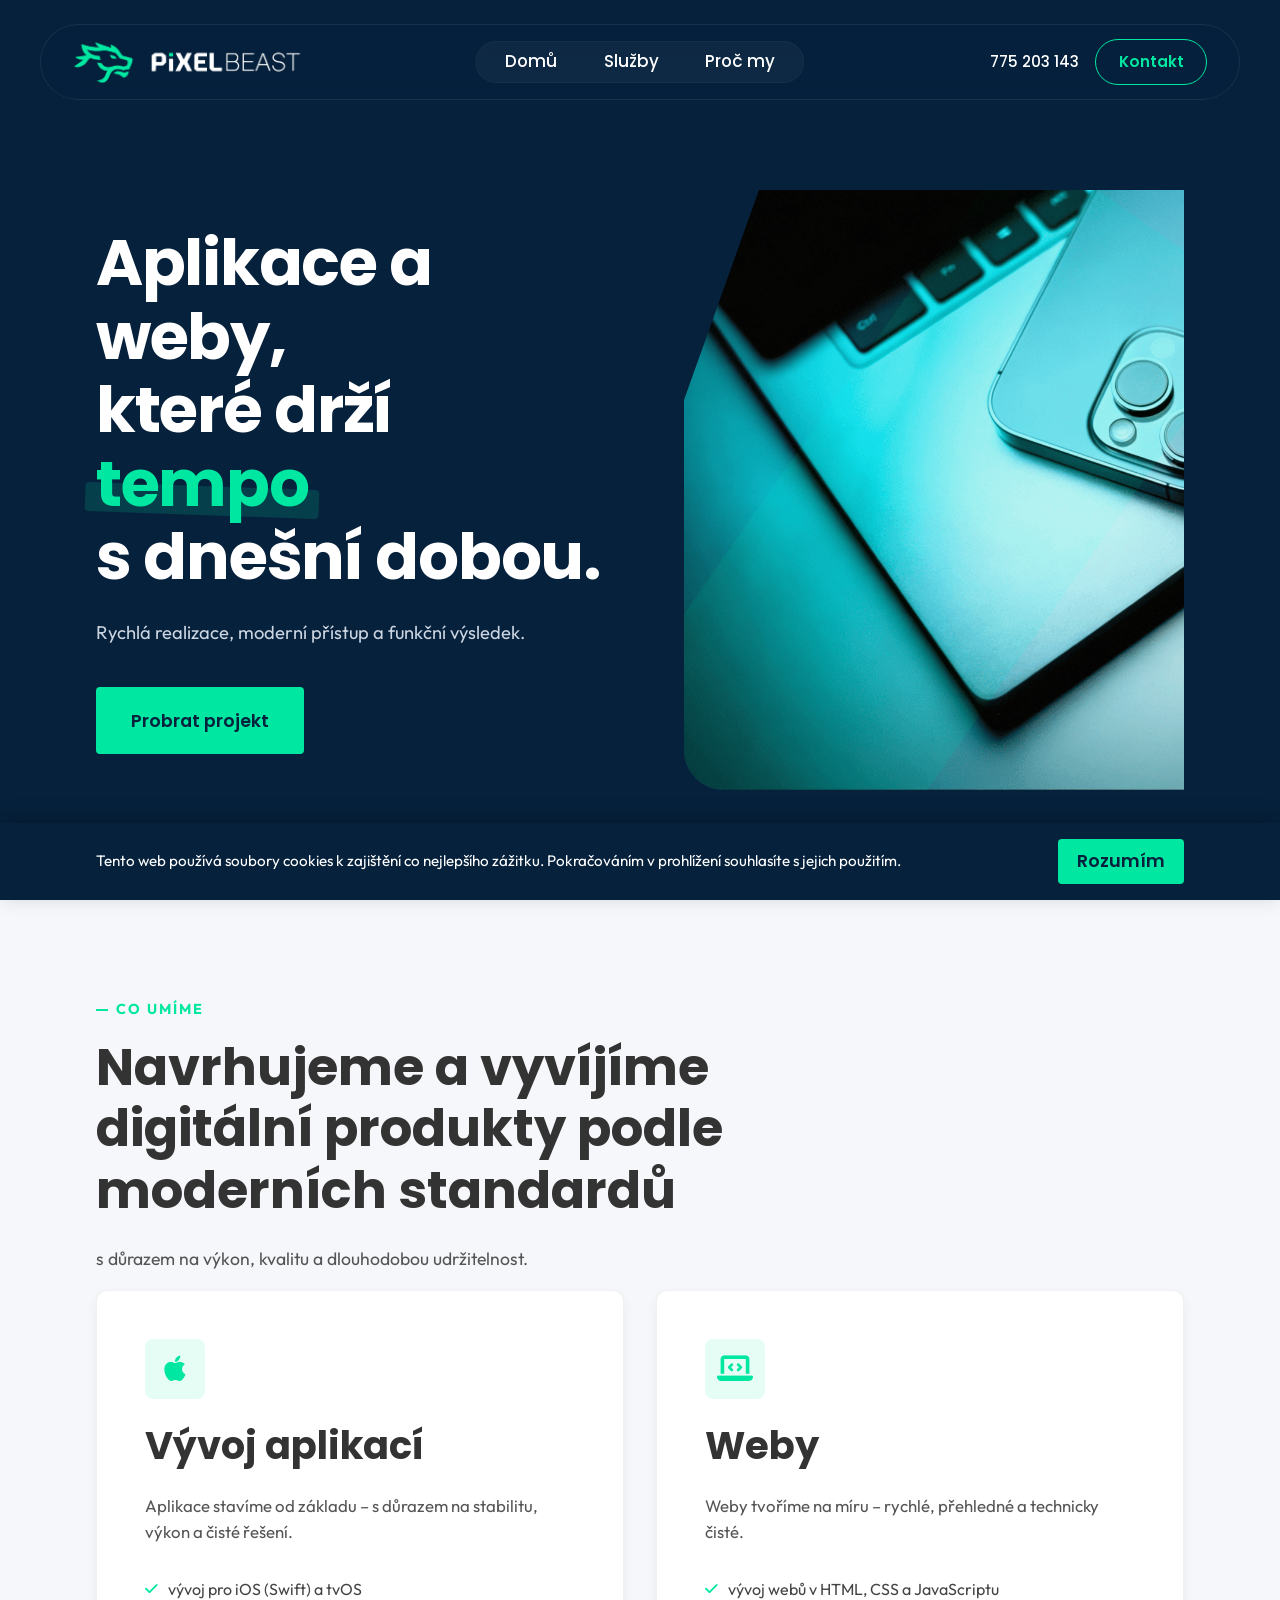
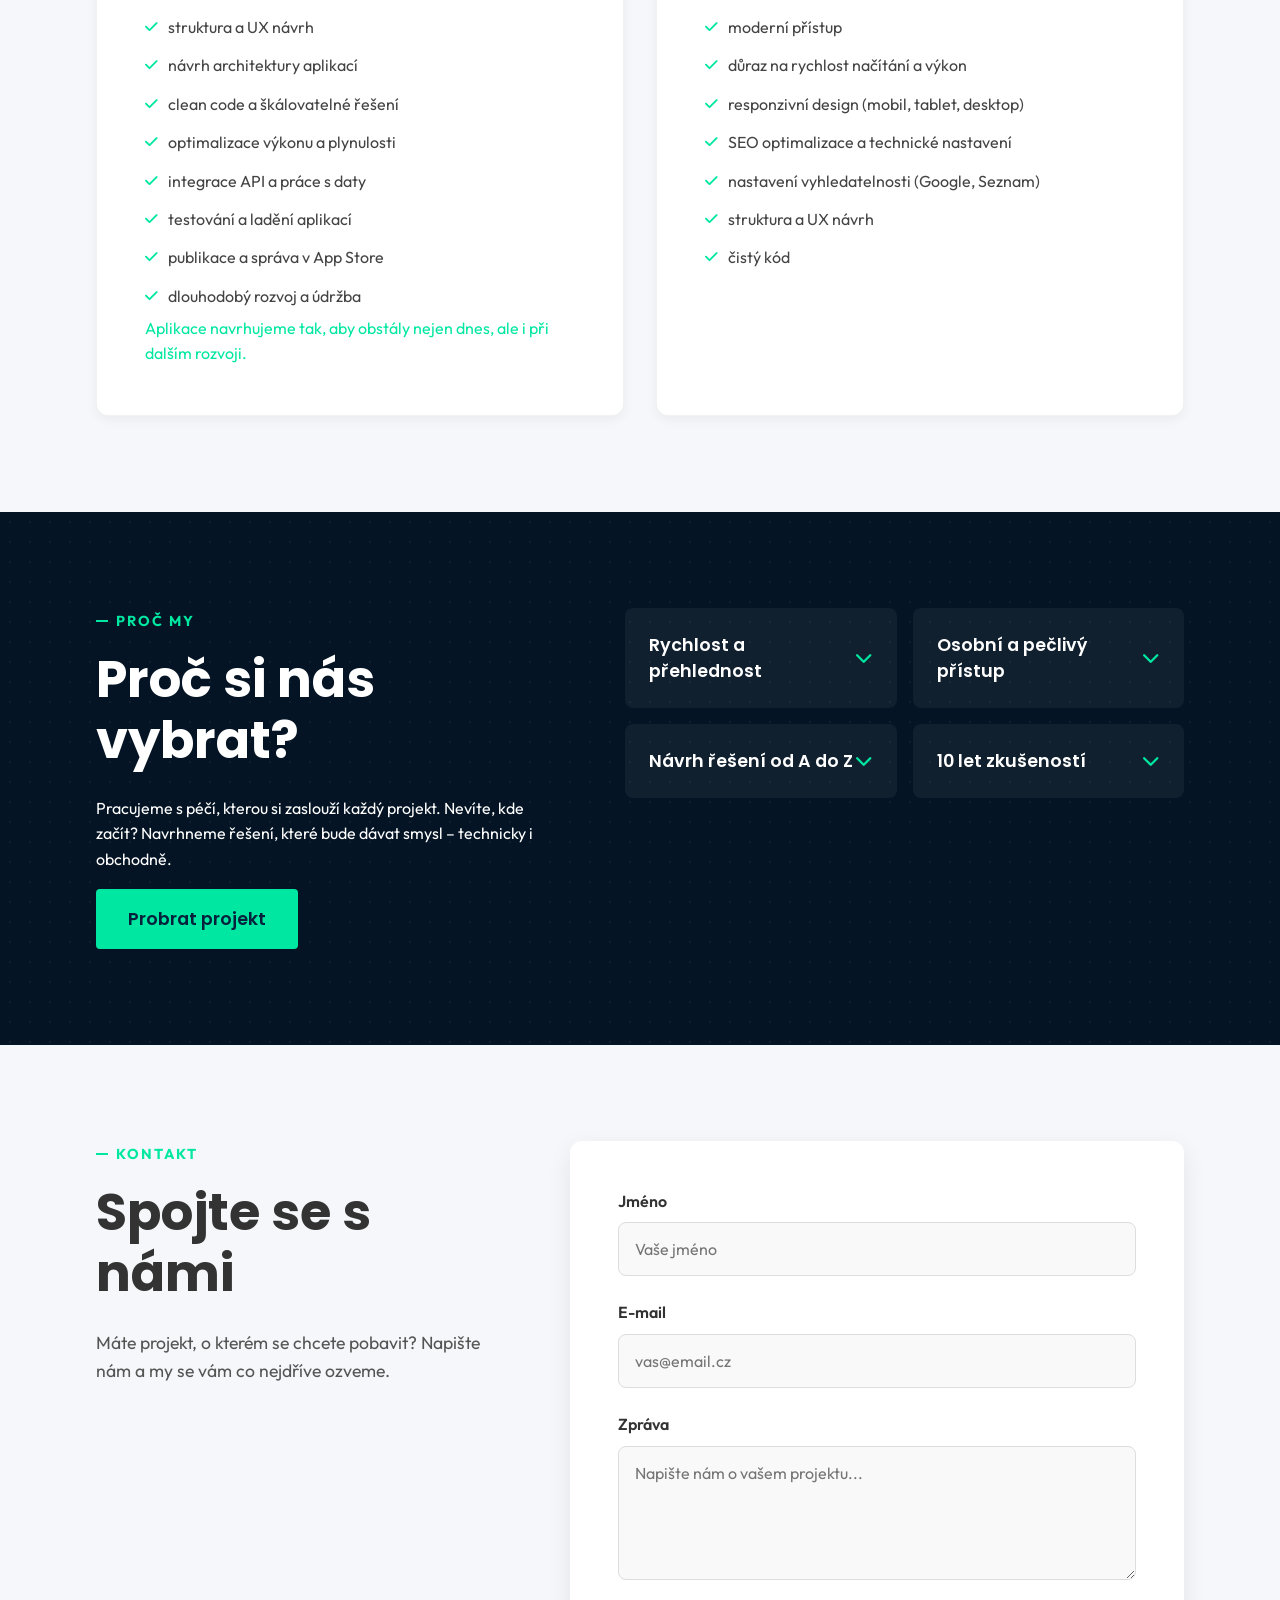
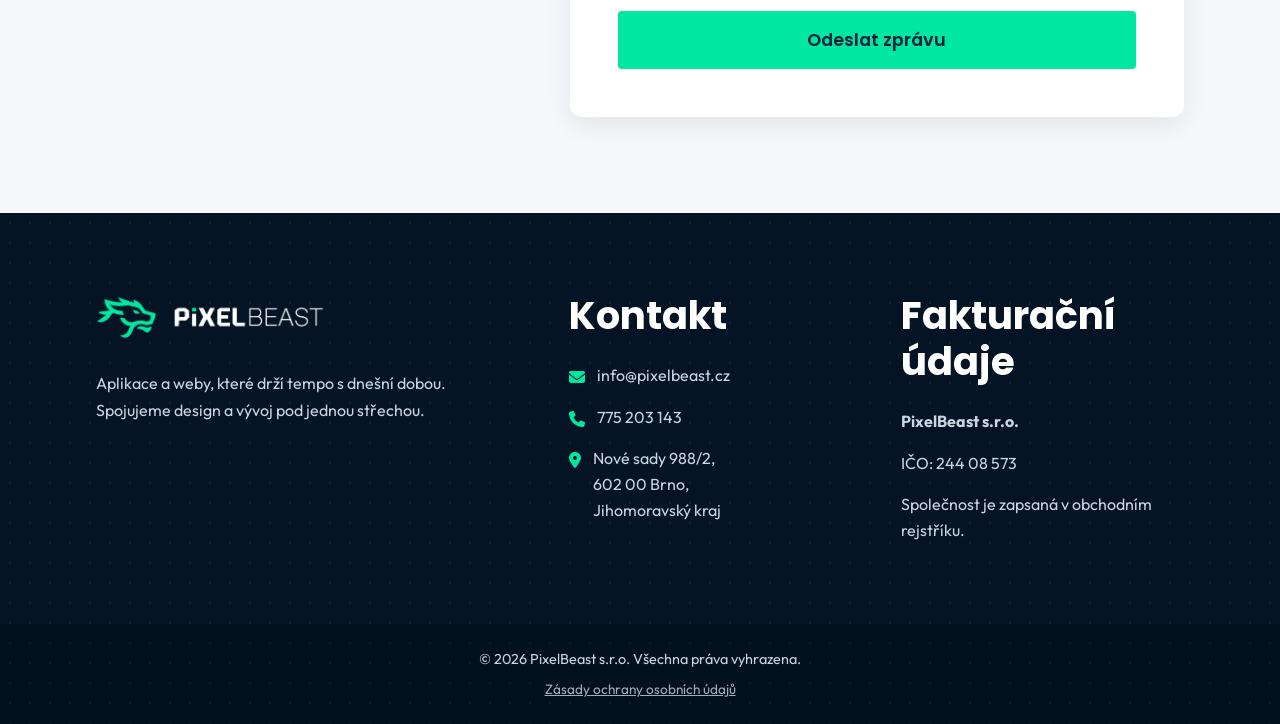
==== commit b185cdb3: "vetla 3" ====
--- a/index.html
+++ b/index.html
@@ -7,7 +7,8 @@
     <title>PixelBeast - Aplikace a weby, které drží tempo s dnešní dobou</title>
     <meta name="description"
         content="Navrhujeme – a vyvíjíme digitální produkty podle moderních standardů – s důrazem na výkon, kvalitu a dlouhodobou udržitelnost. Spojujeme design a vývoj pod jednou střechou. 10 let zkušeností s vývojem z komerčních projektů.">
-
+    <!-- Google search console -->
+    <meta name="google-site-verification" content="i-eRyh1zRcLqKVxN8ZgIPwwpTi_GRXQJw8okWO-F-Ds" />
     <!-- Open Graph meta tags -->
     <meta property="og:title" content="PixelBeast - Design & Vývoj">
     <meta property="og:description"
@@ -89,7 +90,7 @@
                 <div class="hero-visual">
                     <!-- Tvar ořezu se simulovaným filtrem -->
                     <div class="hero-image-mask">
-                        <img src="titulní foto.png" alt="Technologie a aplikace" loading="eager">
+                        <img src="titulní foto2.png" alt="Technologie a aplikace" loading="eager">
                         <div class="hero-overlay-shape"></div>
                     </div>
                 </div>
@@ -241,7 +242,9 @@
                                 placeholder="Napište nám o vašem projektu..."></textarea>
                         </div>
                         <button type="submit" class="btn btn-submit">Odeslat zprávu</button>
-                        <p id="form-status" style="margin-top: 1rem; font-weight: 500; display: none; text-align: center; border-radius: 4px; padding: 0.5rem;"></p>
+                        <p id="form-status"
+                            style="margin-top: 1rem; font-weight: 500; display: none; text-align: center; border-radius: 4px; padding: 0.5rem;">
+                        </p>
                     </form>
                 </div>
             </div>
@@ -256,7 +259,8 @@
                     <img src="logo.png" alt="PixelBeast Logo">
                 </div>
                 <p style="margin-top: 1.8rem; line-height: 1.7;">Aplikace a weby, které drží tempo s dnešní dobou.
-                    <br>Spojujeme design a vývoj pod jednou střechou.</p>
+                    <br>Spojujeme design a vývoj pod jednou střechou.
+                </p>
             </div>
             <div class="footer-contact">
                 <h3>Kontakt</h3>
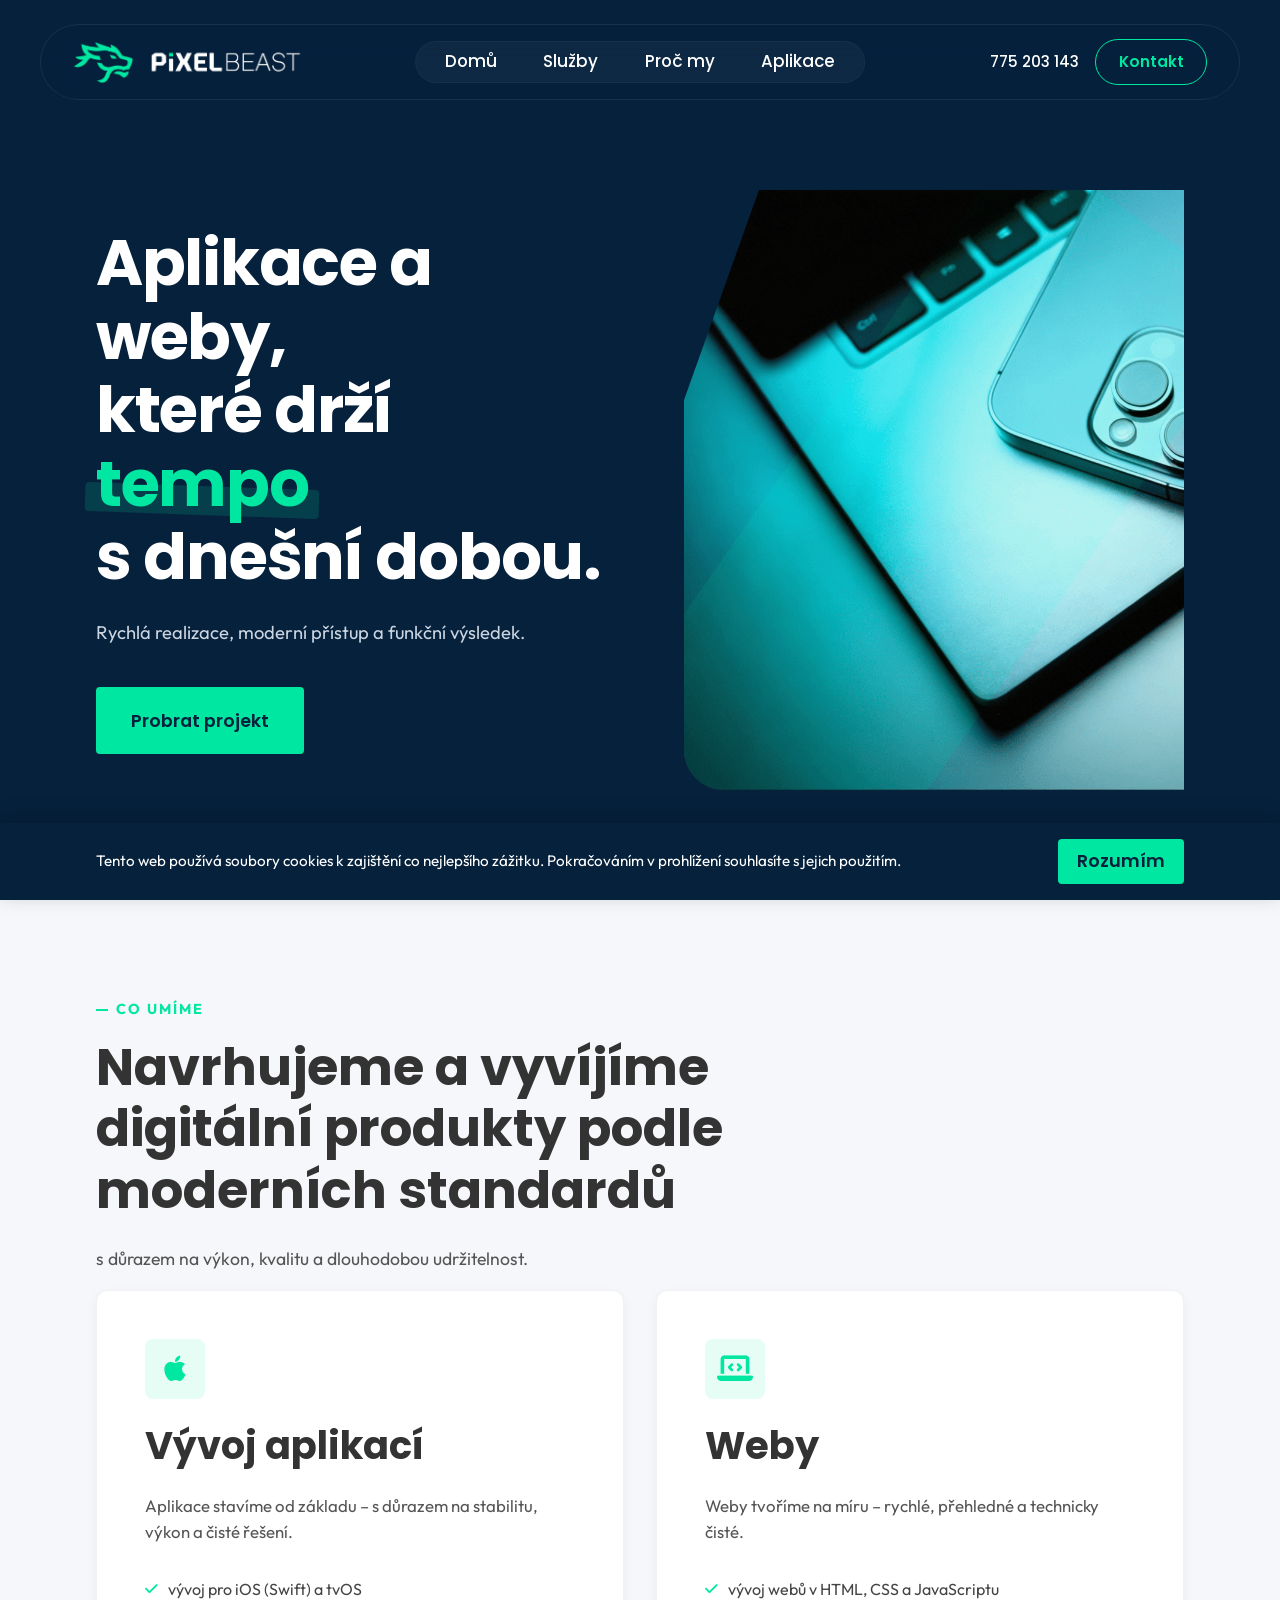
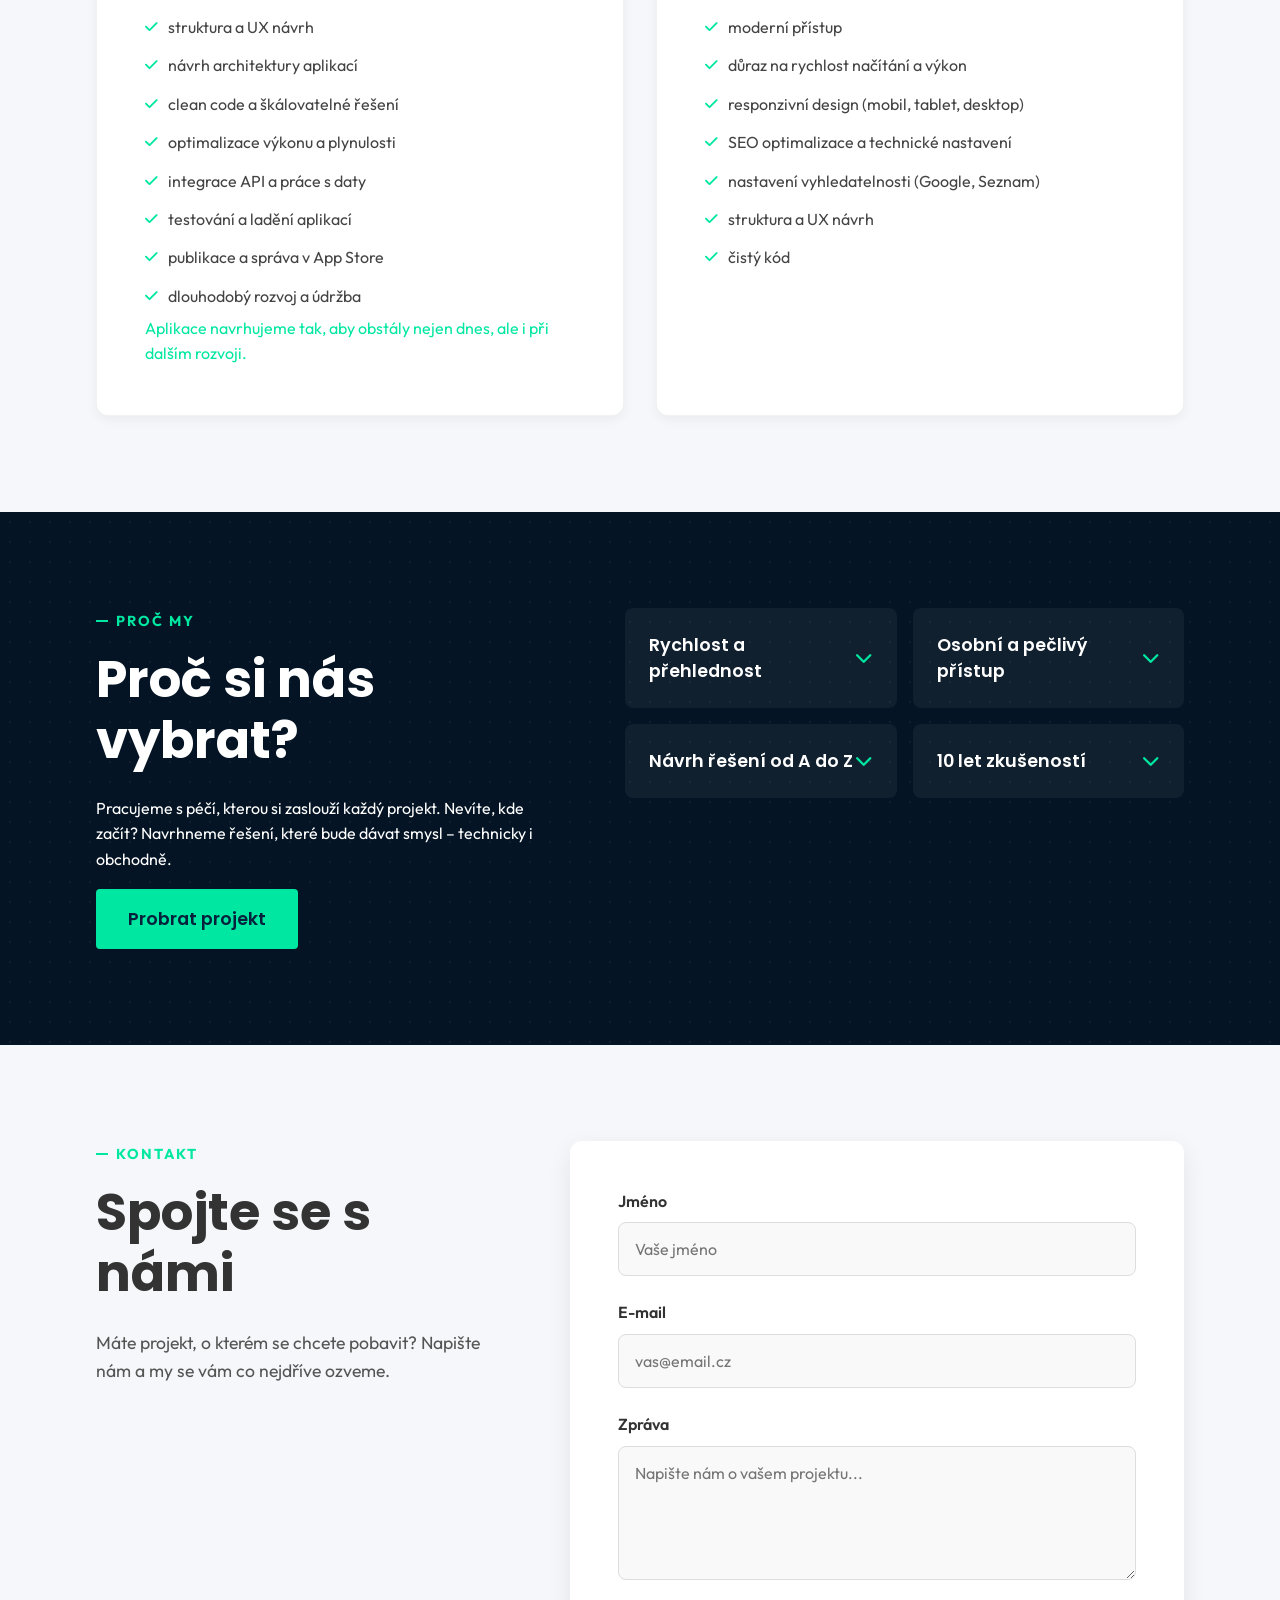
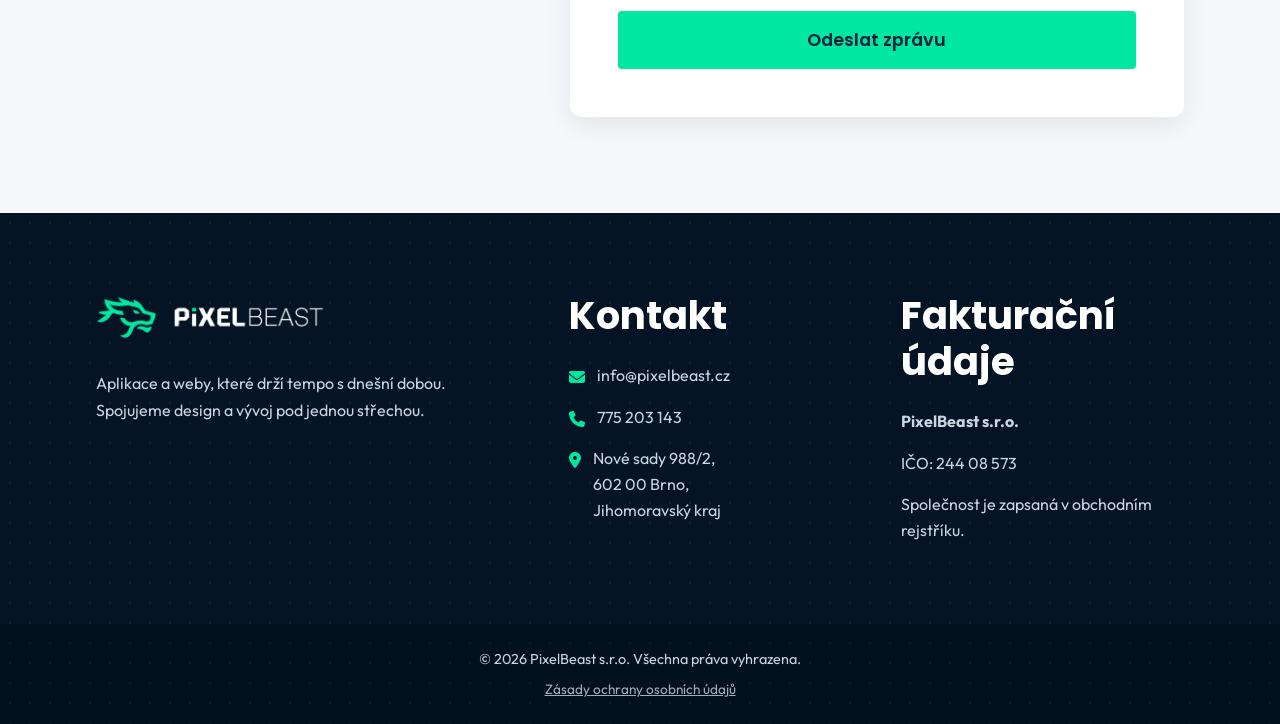
==== commit 90db06cb: "Added privacy policy and apps section" ====
--- a/index.html
+++ b/index.html
@@ -9,6 +9,7 @@
         content="Navrhujeme – a vyvíjíme digitální produkty podle moderních standardů – s důrazem na výkon, kvalitu a dlouhodobou udržitelnost. Spojujeme design a vývoj pod jednou střechou. 10 let zkušeností s vývojem z komerčních projektů.">
     <!-- Google search console -->
     <meta name="google-site-verification" content="i-eRyh1zRcLqKVxN8ZgIPwwpTi_GRXQJw8okWO-F-Ds" />
+    <meta name="google-site-verification" content="EdPXHnDRQJxeFBvAipbluB3yhqB8C9O4cvzwfaiLlhQ" />
     <!-- Open Graph meta tags -->
     <meta property="og:title" content="PixelBeast - Design & Vývoj">
     <meta property="og:description"
@@ -59,6 +60,7 @@
                     <li><a href="#home">Domů</a></li>
                     <li><a href="#sluzby">Služby</a></li>
                     <li><a href="#proc-my">Proč my</a></li>
+                    <li><a href="apps/index.html">Aplikace</a></li>
                 </ul>
                 <div class="header-contact">
                     <i class="fa-solid fa-phone"></i>
